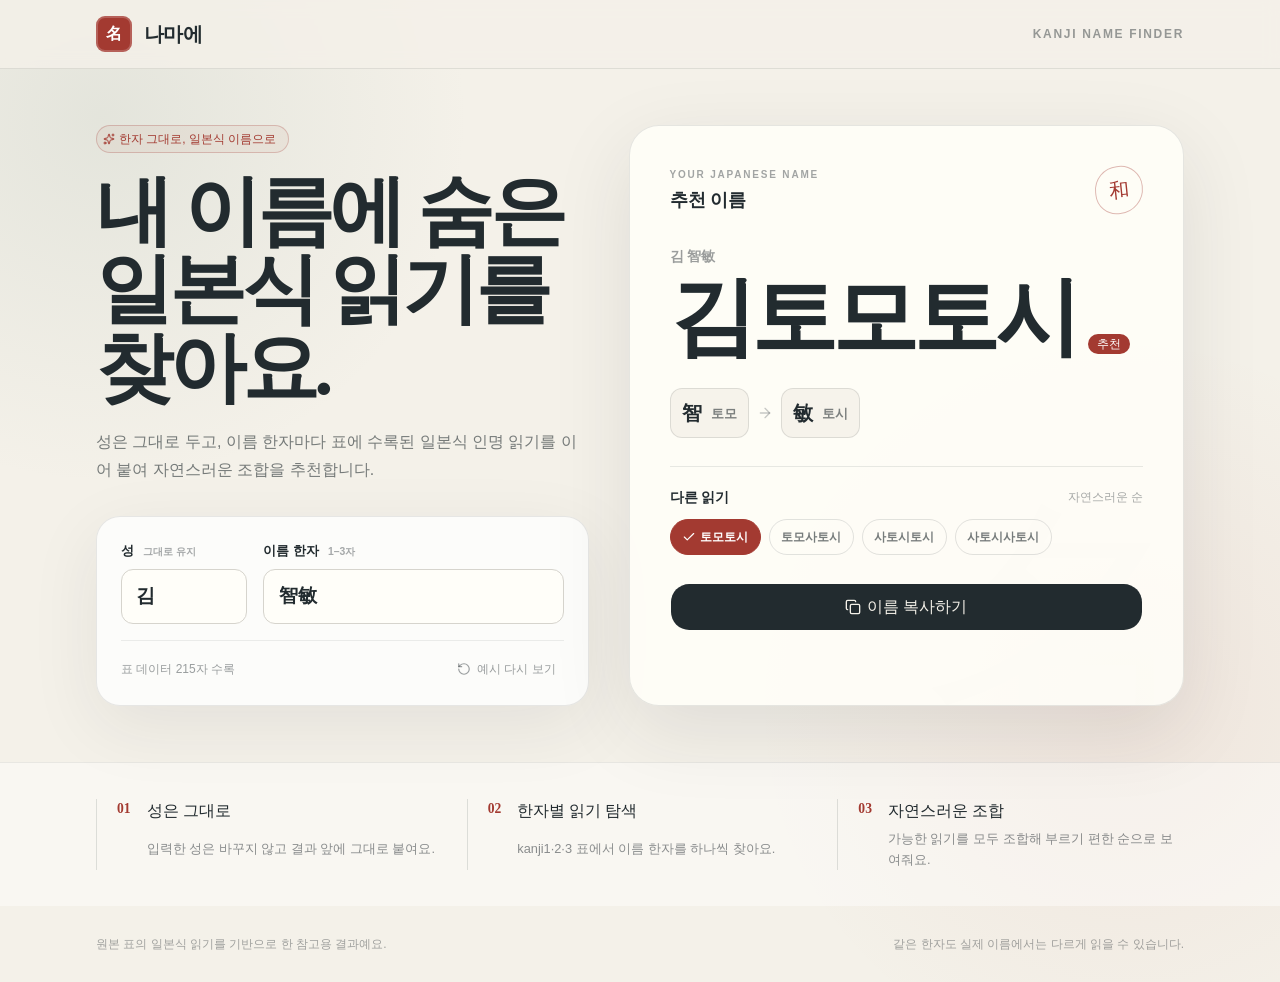
==== index.html @ 6caf9c42 "Deploy namae to GitHub Pages" ====
<!DOCTYPE html><html lang="ko"><head><meta charSet="utf-8"/><meta name="viewport" content="width=device-width, initial-scale=1"/><link rel="stylesheet" href="/namae/_next/static/css/index.OBCgDU-J.css" data-rsc-css-href="/namae/_next/static/css/index.OBCgDU-J.css" data-precedence="vite-rsc/importer-resources"/><link rel="modulepreload" fetchPriority="low" href="/namae/_next/static/chunks/index-DRlC73SI.js"/><script src="/namae/_next/static/chunks/rolldown-runtime-BHDF5jCA.js" type="module" async=""></script><script src="/namae/_next/static/chunks/framework-X1TuhDVL.js" type="module" async=""></script><link rel="modulepreload" href="/namae/_next/static/chunks/layout-segment-context-bzbBqxtY.js" crossorigin=""/><link rel="modulepreload" href="/namae/_next/static/chunks/name-finder-sd0BTHNe.js" crossorigin=""/><title>나마에 — 한자로 찾는 일본식 이름</title><meta name="description" content="한국 이름 한자를 일본식 인명 읽기로 조합해 자연스러운 이름을 추천합니다."/><meta property="og:title" content="나마에 — 한자로 찾는 일본식 이름"/><meta property="og:description" content="내 이름 한자의 일본식 읽기를 자연스럽게 조합해 보세요."/><meta property="og:type" content="website"/><meta name="twitter:card" content="summary"/><meta name="twitter:title" content="나마에 — 한자로 찾는 일본식 이름"/><meta name="twitter:description" content="내 이름 한자의 일본식 읽기를 자연스럽게 조합해 보세요."/><script>Object.assign(((self[Symbol.for("vinext.navigationRuntime")]??={bootstrap:{routeManifest:null},functions:{}}).bootstrap.rsc??={rsc:[]}),{params:{},nav:{"pathname":"/","searchParams":[]}})</script><link rel="modulepreload" href="/namae/_next/static/chunks/index-DRlC73SI.js" />
</head><body><main class="min-h-screen overflow-hidden"><header class="border-b border-ink/10 bg-paper/80 backdrop-blur-sm"><div class="mx-auto flex max-w-6xl items-center justify-between px-5 py-4 md:px-8"><a href="#top" class="flex items-center gap-3" aria-label="나마에 홈"><span class="seal">名</span><span class="font-serif text-xl font-bold tracking-[-0.03em]">나마에</span></a><span class="text-xs font-semibold tracking-[0.14em] text-ink/45">KANJI NAME FINDER</span></div></header><section id="top" class="mx-auto grid max-w-6xl gap-7 px-5 py-8 md:px-8 md:py-14 lg:grid-cols-[0.94fr_1.06fr] lg:gap-10"><div class="flex flex-col justify-center"><span data-slot="badge" data-variant="outline" class="group/badge inline-flex w-fit shrink-0 items-center justify-center gap-1 overflow-hidden rounded-4xl border py-0.5 text-xs font-medium whitespace-nowrap transition-all focus-visible:border-ring focus-visible:ring-[3px] focus-visible:ring-ring/50 has-data-[icon=inline-end]:pr-1.5 has-data-[icon=inline-start]:pl-1.5 aria-invalid:border-destructive aria-invalid:ring-destructive/20 dark:aria-invalid:ring-destructive/40 [&amp;&gt;svg]:pointer-events-none [&amp;&gt;svg]:size-3! [a]:hover:bg-muted [a]:hover:text-muted-foreground mb-5 h-7 border-vermilion/25 bg-vermilion/5 px-3 text-vermilion"><svg xmlns="http://www.w3.org/2000/svg" width="24" height="24" viewBox="0 0 24 24" fill="none" stroke="currentColor" stroke-width="2" stroke-linecap="round" stroke-linejoin="round" class="lucide lucide-sparkles" aria-hidden="true" data-icon="inline-start"><path d="M11.017 2.814a1 1 0 0 1 1.966 0l1.051 5.558a2 2 0 0 0 1.594 1.594l5.558 1.051a1 1 0 0 1 0 1.966l-5.558 1.051a2 2 0 0 0-1.594 1.594l-1.051 5.558a1 1 0 0 1-1.966 0l-1.051-5.558a2 2 0 0 0-1.594-1.594l-5.558-1.051a1 1 0 0 1 0-1.966l5.558-1.051a2 2 0 0 0 1.594-1.594z"></path><path d="M20 2v4"></path><path d="M22 4h-4"></path><circle cx="4" cy="20" r="2"></circle></svg> 한자 그대로, 일본식 이름으로</span><h1 class="font-serif text-[clamp(2.5rem,6vw,5.2rem)] font-bold leading-[1.02] tracking-[-0.055em] text-ink">내 이름에 숨은<br/>일본식 읽기를 찾아요.</h1><p class="mt-5 max-w-xl text-[15px] leading-7 text-ink/60 md:text-base">성은 그대로 두고, 이름 한자마다 표에 수록된 일본식 인명 읽기를 이어 붙여 자연스러운 조합을 추천합니다.</p><div class="mt-8 rounded-[24px] border border-ink/10 bg-white/75 p-5 shadow-[0_20px_70px_rgba(37,42,49,0.08)] md:p-6"><div class="grid gap-4 sm:grid-cols-[0.42fr_1fr]"><label class="input-label"><span>성 <small>그대로 유지</small></span><input id="base-ui-_R_15h9i_" data-slot="input" placeholder="김" class="h-8 w-full min-w-0 rounded-lg border border-input bg-transparent px-2.5 py-1 text-base transition-colors outline-none file:inline-flex file:h-6 file:border-0 file:bg-transparent file:text-sm file:font-medium file:text-foreground placeholder:text-muted-foreground focus-visible:border-ring focus-visible:ring-3 focus-visible:ring-ring/50 disabled:pointer-events-none disabled:cursor-not-allowed disabled:bg-input/50 disabled:opacity-50 aria-invalid:border-destructive aria-invalid:ring-3 aria-invalid:ring-destructive/20 md:text-sm dark:bg-input/30 dark:disabled:bg-input/80 dark:aria-invalid:border-destructive/50 dark:aria-invalid:ring-destructive/40 name-input" value="김"/></label><label class="input-label"><span>이름 한자 <small>1–3자</small></span><input id="base-ui-_R_19h9i_" data-slot="input" placeholder="예: 智敏" autoComplete="off" class="h-8 w-full min-w-0 rounded-lg border border-input bg-transparent px-2.5 py-1 text-base transition-colors outline-none file:inline-flex file:h-6 file:border-0 file:bg-transparent file:text-sm file:font-medium file:text-foreground placeholder:text-muted-foreground focus-visible:border-ring focus-visible:ring-3 focus-visible:ring-ring/50 disabled:pointer-events-none disabled:cursor-not-allowed disabled:bg-input/50 disabled:opacity-50 aria-invalid:border-destructive aria-invalid:ring-3 aria-invalid:ring-destructive/20 md:text-sm dark:bg-input/30 dark:disabled:bg-input/80 dark:aria-invalid:border-destructive/50 dark:aria-invalid:ring-destructive/40 name-input font-serif" value="智敏"/></label></div><div class="mt-4 flex items-center justify-between gap-3 border-t border-ink/8 pt-4 text-xs text-ink/45"><span>표 데이터 <!-- -->215<!-- -->자 수록</span><button type="button" class="inline-flex items-center gap-1.5 rounded-md px-2 py-1 font-semibold hover:bg-ink/5 hover:text-ink"><svg xmlns="http://www.w3.org/2000/svg" width="24" height="24" viewBox="0 0 24 24" fill="none" stroke="currentColor" stroke-width="2" stroke-linecap="round" stroke-linejoin="round" class="lucide lucide-rotate-ccw size-3.5" aria-hidden="true"><path d="M3 12a9 9 0 1 0 9-9 9.75 9.75 0 0 0-6.74 2.74L3 8"></path><path d="M3 3v5h5"></path></svg> 예시 다시 보기</button></div></div></div><section class="result-panel" aria-live="polite"><div class="flex items-center justify-between"><div><p class="eyebrow">YOUR JAPANESE NAME</p><h2 class="mt-1 font-serif text-lg font-bold">추천 이름</h2></div><span class="brush-circle" aria-hidden="true">和</span></div><div class="mt-8"><p class="text-sm font-semibold text-ink/45">김<!-- --> <!-- -->智敏</p><div class="mt-2 flex flex-wrap items-end gap-x-3 gap-y-1"><strong class="font-serif text-[clamp(2.6rem,7vw,5.4rem)] leading-none tracking-[-0.055em] text-ink">김<!-- -->토모토시</strong><span data-slot="badge" data-variant="default" class="group/badge inline-flex h-5 w-fit shrink-0 items-center justify-center gap-1 overflow-hidden rounded-4xl border border-transparent px-2 py-0.5 text-xs font-medium whitespace-nowrap transition-all focus-visible:border-ring focus-visible:ring-[3px] focus-visible:ring-ring/50 has-data-[icon=inline-end]:pr-1.5 has-data-[icon=inline-start]:pl-1.5 aria-invalid:border-destructive aria-invalid:ring-destructive/20 dark:aria-invalid:ring-destructive/40 [&amp;&gt;svg]:pointer-events-none [&amp;&gt;svg]:size-3! [a]:hover:bg-primary/80 mb-1.5 bg-vermilion text-white">추천</span></div></div><div class="my-7 flex flex-wrap items-center gap-2" aria-label="한자별 읽기"><div class="contents"><span class="reading-chip"><b class="font-serif">智</b><span>토모</span></span></div><div class="contents"><svg xmlns="http://www.w3.org/2000/svg" width="24" height="24" viewBox="0 0 24 24" fill="none" stroke="currentColor" stroke-width="2" stroke-linecap="round" stroke-linejoin="round" class="lucide lucide-arrow-right size-4 text-ink/25" aria-hidden="true"><path d="M5 12h14"></path><path d="m12 5 7 7-7 7"></path></svg><span class="reading-chip"><b class="font-serif">敏</b><span>토시</span></span></div></div><div class="border-t border-ink/10 pt-5"><div class="mb-3 flex items-center justify-between"><h3 class="text-sm font-bold">다른 읽기</h3><span class="text-xs text-ink/40">자연스러운 순</span></div><div class="flex flex-wrap gap-2"><button type="button" class="option-pill active"><svg xmlns="http://www.w3.org/2000/svg" width="24" height="24" viewBox="0 0 24 24" fill="none" stroke="currentColor" stroke-width="2" stroke-linecap="round" stroke-linejoin="round" class="lucide lucide-check size-3.5" aria-hidden="true"><path d="M20 6 9 17l-5-5"></path></svg>토모토시</button><button type="button" class="option-pill ">토모사토시</button><button type="button" class="option-pill ">사토시토시</button><button type="button" class="option-pill ">사토시사토시</button></div></div><button type="button" tabindex="0" data-slot="button" class="group/button inline-flex shrink-0 items-center justify-center border border-transparent bg-clip-padding font-medium whitespace-nowrap transition-all outline-none select-none focus-visible:border-ring focus-visible:ring-3 focus-visible:ring-ring/50 active:not-aria-[haspopup]:translate-y-px disabled:pointer-events-none disabled:opacity-50 aria-invalid:border-destructive aria-invalid:ring-3 aria-invalid:ring-destructive/20 dark:aria-invalid:border-destructive/50 dark:aria-invalid:ring-destructive/40 [&amp;_svg]:pointer-events-none [&amp;_svg]:shrink-0 [&amp;_svg:not([class*=&#x27;size-&#x27;])]:size-4 gap-1.5 px-2.5 has-data-[icon=inline-end]:pr-2 has-data-[icon=inline-start]:pl-2 mt-7 h-12 w-full rounded-xl bg-ink text-base text-paper hover:bg-ink/90"><svg xmlns="http://www.w3.org/2000/svg" width="24" height="24" viewBox="0 0 24 24" fill="none" stroke="currentColor" stroke-width="2" stroke-linecap="round" stroke-linejoin="round" class="lucide lucide-copy" aria-hidden="true"><rect width="14" height="14" x="8" y="8" rx="2" ry="2"></rect><path d="M4 16c-1.1 0-2-.9-2-2V4c0-1.1.9-2 2-2h10c1.1 0 2 .9 2 2"></path></svg> 이름 복사하기</button></section></section><section class="border-t border-ink/8 bg-white/40"><div class="mx-auto grid max-w-6xl gap-6 px-5 py-9 md:grid-cols-3 md:px-8"><article class="step-card"><span>01</span><h3>성은 그대로</h3><p>입력한 성은 바꾸지 않고 결과 앞에 그대로 붙여요.</p></article><article class="step-card"><span>02</span><h3>한자별 읽기 탐색</h3><p>kanji1·2·3 표에서 이름 한자를 하나씩 찾아요.</p></article><article class="step-card"><span>03</span><h3>자연스러운 조합</h3><p>가능한 읽기를 모두 조합해 부르기 편한 순으로 보여줘요.</p></article></div></section><footer class="mx-auto flex max-w-6xl flex-col gap-2 px-5 py-7 text-xs leading-5 text-ink/40 md:flex-row md:items-center md:justify-between md:px-8"><p>원본 표의 일본식 읽기를 기반으로 한 참고용 결과예요.</p><p>같은 한자도 실제 이름에서는 다르게 읽을 수 있습니다.</p></footer></main><script type="module" src="/namae/_next/static/chunks/index-DRlC73SI.js" id="_R_" async=""></script><script>((self[Symbol.for("vinext.navigationRuntime")]??={bootstrap:{routeManifest:null},functions:{}}).bootstrap.rsc??={rsc:[]}).rsc.push("0:{\"page:/\":\"$L1\",\"layout:/\":\"$L2\",\"route:/\":\"$L3\",\"__route\":\"route:/\",\"__interceptionContext\":null,\"__layoutIds\":[\"layout:/\"],\"__rootLayout\":\"/\",\"__bfcacheSegmentIdentities\":{\"layout:/\":\"[\\\"layout\\\",\\\"layout:/\\\",\\\"root-boundary:/\\\",\\\"\\\"]\",\"page:/\":\"[\\\"page\\\",\\\"page:/\\\",\\\"root-boundary:/\\\",\\\"\\\"]\"},\"__srcPage\":[\"page\"],\"__layoutFlags\":{\"layout:/\":\"s\"},\"__artifactCompatibility\":{\"schemaVersion\":1,\"graphVersion\":\"app-route-graph:1177fd80f83fa7b0\",\"deploymentVersion\":\"08907c9d-cf23-4761-bd68-3a0aaf491864\",\"appElementsSchemaVersion\":1,\"rscPayloadSchemaVersion\":1,\"rootBoundaryId\":\"/\",\"renderEpoch\":null}}\n")</script><script>((self[Symbol.for("vinext.navigationRuntime")]??={bootstrap:{routeManifest:null},functions:{}}).bootstrap.rsc??={rsc:[]}).rsc.push("4:I[\"8c0f216c4604\",[],\"Children\",1]\n")</script><script>((self[Symbol.for("vinext.navigationRuntime")]??={bootstrap:{routeManifest:null},functions:{}}).bootstrap.rsc??={rsc:[]}).rsc.push("5:I[\"593f344dc510\",[],\"GlobalErrorBoundary\",1]\n")</script><script>((self[Symbol.for("vinext.navigationRuntime")]??={bootstrap:{routeManifest:null},functions:{}}).bootstrap.rsc??={rsc:[]}).rsc.push("6:I[\"0b874ad30386\",[],\"default\",1]\n")</script><script>((self[Symbol.for("vinext.navigationRuntime")]??={bootstrap:{routeManifest:null},functions:{}}).bootstrap.rsc??={rsc:[]}).rsc.push("7:I[\"593f344dc510\",[],\"ErrorBoundary\",1]\n")</script><script>((self[Symbol.for("vinext.navigationRuntime")]??={bootstrap:{routeManifest:null},functions:{}}).bootstrap.rsc??={rsc:[]}).rsc.push("8:I[\"15c18cfaeeff\",[],\"LayoutSegmentProvider\",1]\n")</script><script>((self[Symbol.for("vinext.navigationRuntime")]??={bootstrap:{routeManifest:null},functions:{}}).bootstrap.rsc??={rsc:[]}).rsc.push("9:I[\"8c0f216c4604\",[],\"Slot\",1]\n")</script><script>((self[Symbol.for("vinext.navigationRuntime")]??={bootstrap:{routeManifest:null},functions:{}}).bootstrap.rsc??={rsc:[]}).rsc.push("a:I[\"593f344dc510\",[],\"NotFoundBoundary\",1]\n")</script><script>((self[Symbol.for("vinext.navigationRuntime")]??={bootstrap:{routeManifest:null},functions:{}}).bootstrap.rsc??={rsc:[]}).rsc.push("b:I[\"9276801271d6\",[],\"AppRouterScrollTarget\",1]\n")</script><script>((self[Symbol.for("vinext.navigationRuntime")]??={bootstrap:{routeManifest:null},functions:{}}).bootstrap.rsc??={rsc:[]}).rsc.push("c:I[\"593f344dc510\",[],\"RedirectBoundary\",1]\n")</script><script>((self[Symbol.for("vinext.navigationRuntime")]??={bootstrap:{routeManifest:null},functions:{}}).bootstrap.rsc??={rsc:[]}).rsc.push(":HL[\"/namae/_next/static/css/index.OBCgDU-J.css\",\"style\"     ]\n")</script><script>((self[Symbol.for("vinext.navigationRuntime")]??={bootstrap:{routeManifest:null},functions:{}}).bootstrap.rsc??={rsc:[]}).rsc.push("2:[[[\"$\",\"link\",\"css:/namae/_next/static/css/index.OBCgDU-J.css\",{\"rel\":\"stylesheet\",\"precedence\":\"vite-rsc/importer-resources\",\"href\":\"/namae/_next/static/css/index.OBCgDU-J.css\",\"data-rsc-css-href\":\"/namae/_next/static/css/index.OBCgDU-J.css\"}],\"$undefined\"],[\"$\",\"html\",null,{\"lang\":\"ko\",\"children\":[\"$\",\"body\",null,{\"children\":[\"$\",\"$L4\",null,{}]}]}]]\n")</script><script>((self[Symbol.for("vinext.navigationRuntime")]??={bootstrap:{routeManifest:null},functions:{}}).bootstrap.rsc??={rsc:[]}).rsc.push("3:[[[\"$\",\"meta\",null,{\"charSet\":\"utf-8\"}],[[\"$\",\"title\",\"0\",{\"children\":\"나마에 — 한자로 찾는 일본식 이름\"}],[\"$\",\"meta\",\"1\",{\"name\":\"description\",\"content\":\"한국 이름 한자를 일본식 인명 읽기로 조합해 자연스러운 이름을 추천합니다.\"}],[\"$\",\"meta\",\"2\",{\"property\":\"og:title\",\"content\":\"나마에 — 한자로 찾는 일본식 이름\"}],[\"$\",\"meta\",\"3\",{\"property\":\"og:description\",\"content\":\"내 이름 한자의 일본식 읽기를 자연스럽게 조합해 보세요.\"}],[\"$\",\"meta\",\"4\",{\"property\":\"og:type\",\"content\":\"website\"}],[\"$\",\"meta\",\"5\",{\"name\":\"twitter:card\",\"content\":\"summary\"}],[\"$\",\"meta\",\"6\",{\"name\":\"twitter:title\",\"content\":\"나마에 — 한자로 찾는 일본식 이름\"}],[\"$\",\"meta\",\"7\",{\"name\":\"twitter:description\",\"content\":\"내 이름 한자의 일본식 읽기를 자연스럽게 조합해 보세요.\"}]],[[\"$\",\"meta\",\"0\",{\"name\":\"viewport\",\"content\":\"width=device-width, initial-scale=1\"}]]],[\"$\",\"$L5\",null,{\"fallback\":\"$6\",\"children\":[\"$\",\"$L7\",null,{\"fallback\":\"$6\",\"children\":[\"$\",\"$L8\",null,{\"providerId\":\"layout:/\",\"segmentMap\":{\"children\":[]},\"children\":[\"$\",\"$L9\",null,{\"id\":\"layout:/\",\"parallelSlots\":\"$undefined\",\"children\":[\"$\",\"$La\",null,{\"resetKey\":\"\",\"fallback\":[[\"$\",\"title\",null,{\"children\":\"404: This page could not be found.\"}],[\"$\",\"div\",null,{\"style\":{\"fontFamily\":\"system-ui,\\\"Segoe UI\\\",Roboto,Helvetica,Arial,sans-serif,\\\"Apple Color Emoji\\\",\\\"Segoe UI Emoji\\\"\",\"height\":\"100vh\",\"textAlign\":\"center\",\"display\":\"flex\",\"flexDirection\":\"column\",\"alignItems\":\"center\",\"justifyContent\":\"center\"},\"children\":[\"$\",\"div\",null,{\"children\":[[\"$\",\"style\",null,{\"dangerouslySetInnerHTML\":{\"__html\":\"body{color:#000;background:#fff;margin:0}.next-error-h1{border-right:1px solid rgba(0,0,0,.3)}@media (prefers-color-scheme:dark){body{color:#fff;background:#000}.next-error-h1{border-right:1px solid rgba(255,255,255,.3)}}\"}}],[\"$\",\"h1\",null,{\"className\":\"next-error-h1\",\"style\":{\"display\":\"inline-block\",\"margin\":\"0 20px 0 0\",\"padding\":\"0 23px 0 0\",\"fontSize\":24,\"fontWeight\":500,\"verticalAlign\":\"top\",\"lineHeight\":\"49px\"},\"children\":404}],[\"$\",\"div\",null,{\"style\":{\"display\":\"inline-block\"},\"children\":[\"$\",\"h2\",null,{\"style\":{\"fontSize\":14,\"fontWeight\":400,\"lineHeight\":\"49px\",\"margin\":0},\"children\":\"This page could not be found.\"}]}]]}]}]],\"children\":[\"$\",\"$Lb\",null,{\"children\":[\"$\",\"$Lc\",null,{\"children\":[[\"$\",\"$L8\",null,{\"providerId\":\"page:/\",\"segmentMap\":{\"children\":[\"__PAGE__\"]},\"children\":[\"$\",\"$L9\",null,{\"id\":\"page:/\"}]}],null]}]}]}]}]}]}]}],null,null]\n")</script><script>((self[Symbol.for("vinext.navigationRuntime")]??={bootstrap:{routeManifest:null},functions:{}}).bootstrap.rsc??={rsc:[]}).rsc.push("d:I[\"693d180b01fb\",[],\"default\",1]\n")</script><script>((self[Symbol.for("vinext.navigationRuntime")]??={bootstrap:{routeManifest:null},functions:{}}).bootstrap.rsc??={rsc:[]}).rsc.push("1:[\"$\",\"$Ld\",null,{}]\n")</script><script>Object.assign(((self[Symbol.for("vinext.navigationRuntime")]??={bootstrap:{routeManifest:null},functions:{}}).bootstrap.rsc??={rsc:[]}),{"initialCacheKind":"static"});((self[Symbol.for("vinext.navigationRuntime")]??={bootstrap:{routeManifest:null},functions:{}}).bootstrap.rsc??={rsc:[]}).done=true</script></body></html>
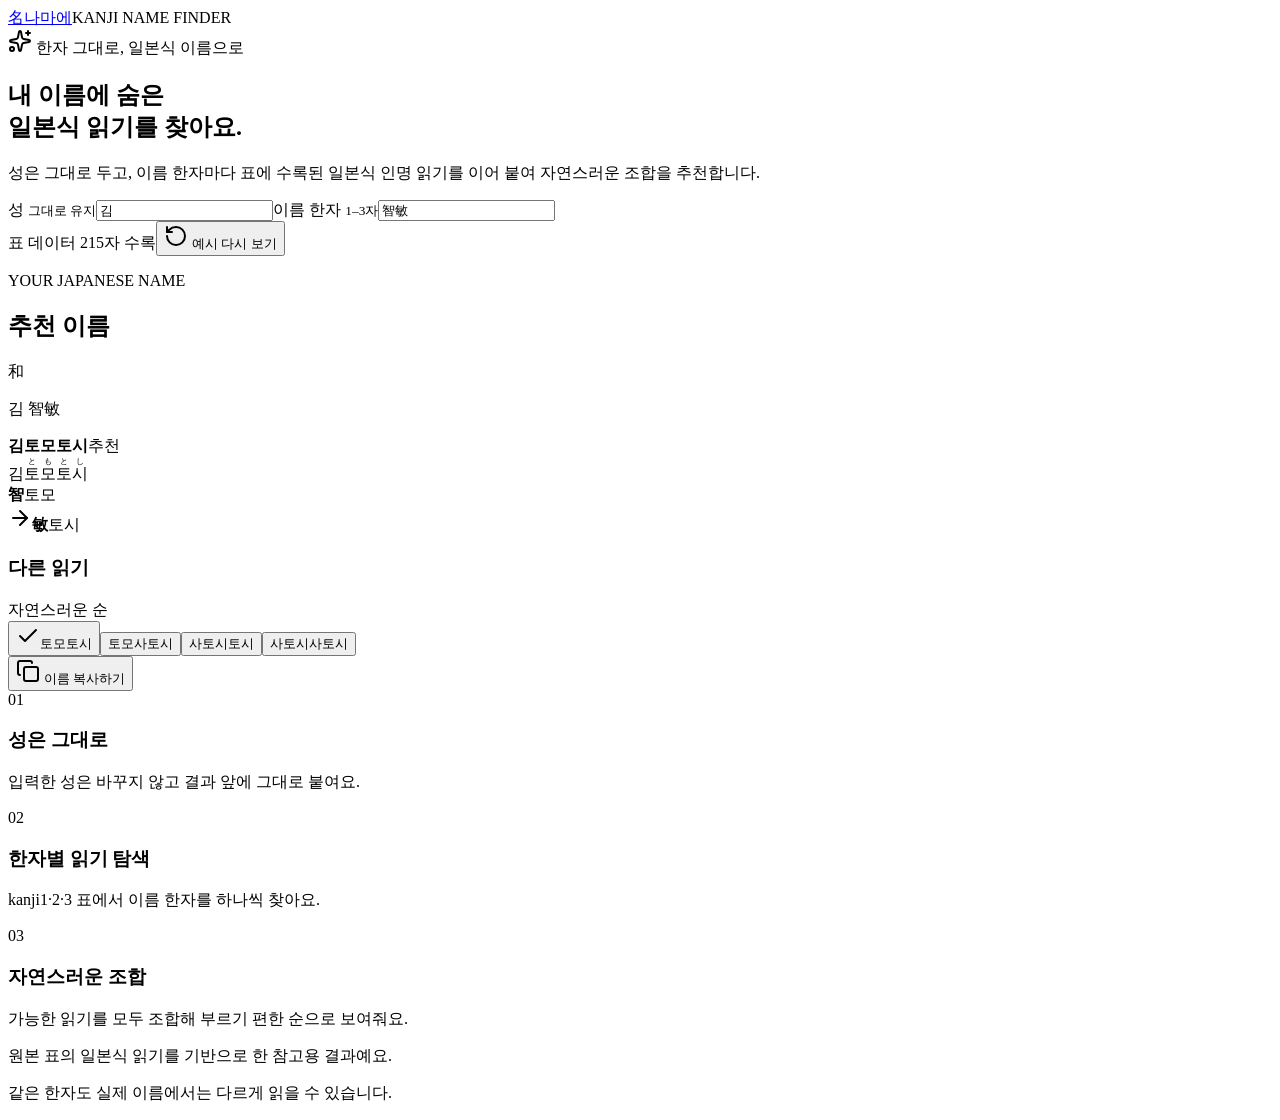
==== commit 1ac5a702: "Add hiragana pronunciation labels" ====
--- a/index.html
+++ b/index.html
@@ -1,2 +1,2 @@
-<!DOCTYPE html><html lang="ko"><head><meta charSet="utf-8"/><meta name="viewport" content="width=device-width, initial-scale=1"/><link rel="stylesheet" href="/namae/_next/static/css/index.OBCgDU-J.css" data-rsc-css-href="/namae/_next/static/css/index.OBCgDU-J.css" data-precedence="vite-rsc/importer-resources"/><link rel="modulepreload" fetchPriority="low" href="/namae/_next/static/chunks/index-DRlC73SI.js"/><script src="/namae/_next/static/chunks/rolldown-runtime-BHDF5jCA.js" type="module" async=""></script><script src="/namae/_next/static/chunks/framework-X1TuhDVL.js" type="module" async=""></script><link rel="modulepreload" href="/namae/_next/static/chunks/layout-segment-context-bzbBqxtY.js" crossorigin=""/><link rel="modulepreload" href="/namae/_next/static/chunks/name-finder-sd0BTHNe.js" crossorigin=""/><title>나마에 — 한자로 찾는 일본식 이름</title><meta name="description" content="한국 이름 한자를 일본식 인명 읽기로 조합해 자연스러운 이름을 추천합니다."/><meta property="og:title" content="나마에 — 한자로 찾는 일본식 이름"/><meta property="og:description" content="내 이름 한자의 일본식 읽기를 자연스럽게 조합해 보세요."/><meta property="og:type" content="website"/><meta name="twitter:card" content="summary"/><meta name="twitter:title" content="나마에 — 한자로 찾는 일본식 이름"/><meta name="twitter:description" content="내 이름 한자의 일본식 읽기를 자연스럽게 조합해 보세요."/><script>Object.assign(((self[Symbol.for("vinext.navigationRuntime")]??={bootstrap:{routeManifest:null},functions:{}}).bootstrap.rsc??={rsc:[]}),{params:{},nav:{"pathname":"/","searchParams":[]}})</script><link rel="modulepreload" href="/namae/_next/static/chunks/index-DRlC73SI.js" />
-</head><body><main class="min-h-screen overflow-hidden"><header class="border-b border-ink/10 bg-paper/80 backdrop-blur-sm"><div class="mx-auto flex max-w-6xl items-center justify-between px-5 py-4 md:px-8"><a href="#top" class="flex items-center gap-3" aria-label="나마에 홈"><span class="seal">名</span><span class="font-serif text-xl font-bold tracking-[-0.03em]">나마에</span></a><span class="text-xs font-semibold tracking-[0.14em] text-ink/45">KANJI NAME FINDER</span></div></header><section id="top" class="mx-auto grid max-w-6xl gap-7 px-5 py-8 md:px-8 md:py-14 lg:grid-cols-[0.94fr_1.06fr] lg:gap-10"><div class="flex flex-col justify-center"><span data-slot="badge" data-variant="outline" class="group/badge inline-flex w-fit shrink-0 items-center justify-center gap-1 overflow-hidden rounded-4xl border py-0.5 text-xs font-medium whitespace-nowrap transition-all focus-visible:border-ring focus-visible:ring-[3px] focus-visible:ring-ring/50 has-data-[icon=inline-end]:pr-1.5 has-data-[icon=inline-start]:pl-1.5 aria-invalid:border-destructive aria-invalid:ring-destructive/20 dark:aria-invalid:ring-destructive/40 [&amp;&gt;svg]:pointer-events-none [&amp;&gt;svg]:size-3! [a]:hover:bg-muted [a]:hover:text-muted-foreground mb-5 h-7 border-vermilion/25 bg-vermilion/5 px-3 text-vermilion"><svg xmlns="http://www.w3.org/2000/svg" width="24" height="24" viewBox="0 0 24 24" fill="none" stroke="currentColor" stroke-width="2" stroke-linecap="round" stroke-linejoin="round" class="lucide lucide-sparkles" aria-hidden="true" data-icon="inline-start"><path d="M11.017 2.814a1 1 0 0 1 1.966 0l1.051 5.558a2 2 0 0 0 1.594 1.594l5.558 1.051a1 1 0 0 1 0 1.966l-5.558 1.051a2 2 0 0 0-1.594 1.594l-1.051 5.558a1 1 0 0 1-1.966 0l-1.051-5.558a2 2 0 0 0-1.594-1.594l-5.558-1.051a1 1 0 0 1 0-1.966l5.558-1.051a2 2 0 0 0 1.594-1.594z"></path><path d="M20 2v4"></path><path d="M22 4h-4"></path><circle cx="4" cy="20" r="2"></circle></svg> 한자 그대로, 일본식 이름으로</span><h1 class="font-serif text-[clamp(2.5rem,6vw,5.2rem)] font-bold leading-[1.02] tracking-[-0.055em] text-ink">내 이름에 숨은<br/>일본식 읽기를 찾아요.</h1><p class="mt-5 max-w-xl text-[15px] leading-7 text-ink/60 md:text-base">성은 그대로 두고, 이름 한자마다 표에 수록된 일본식 인명 읽기를 이어 붙여 자연스러운 조합을 추천합니다.</p><div class="mt-8 rounded-[24px] border border-ink/10 bg-white/75 p-5 shadow-[0_20px_70px_rgba(37,42,49,0.08)] md:p-6"><div class="grid gap-4 sm:grid-cols-[0.42fr_1fr]"><label class="input-label"><span>성 <small>그대로 유지</small></span><input id="base-ui-_R_15h9i_" data-slot="input" placeholder="김" class="h-8 w-full min-w-0 rounded-lg border border-input bg-transparent px-2.5 py-1 text-base transition-colors outline-none file:inline-flex file:h-6 file:border-0 file:bg-transparent file:text-sm file:font-medium file:text-foreground placeholder:text-muted-foreground focus-visible:border-ring focus-visible:ring-3 focus-visible:ring-ring/50 disabled:pointer-events-none disabled:cursor-not-allowed disabled:bg-input/50 disabled:opacity-50 aria-invalid:border-destructive aria-invalid:ring-3 aria-invalid:ring-destructive/20 md:text-sm dark:bg-input/30 dark:disabled:bg-input/80 dark:aria-invalid:border-destructive/50 dark:aria-invalid:ring-destructive/40 name-input" value="김"/></label><label class="input-label"><span>이름 한자 <small>1–3자</small></span><input id="base-ui-_R_19h9i_" data-slot="input" placeholder="예: 智敏" autoComplete="off" class="h-8 w-full min-w-0 rounded-lg border border-input bg-transparent px-2.5 py-1 text-base transition-colors outline-none file:inline-flex file:h-6 file:border-0 file:bg-transparent file:text-sm file:font-medium file:text-foreground placeholder:text-muted-foreground focus-visible:border-ring focus-visible:ring-3 focus-visible:ring-ring/50 disabled:pointer-events-none disabled:cursor-not-allowed disabled:bg-input/50 disabled:opacity-50 aria-invalid:border-destructive aria-invalid:ring-3 aria-invalid:ring-destructive/20 md:text-sm dark:bg-input/30 dark:disabled:bg-input/80 dark:aria-invalid:border-destructive/50 dark:aria-invalid:ring-destructive/40 name-input font-serif" value="智敏"/></label></div><div class="mt-4 flex items-center justify-between gap-3 border-t border-ink/8 pt-4 text-xs text-ink/45"><span>표 데이터 <!-- -->215<!-- -->자 수록</span><button type="button" class="inline-flex items-center gap-1.5 rounded-md px-2 py-1 font-semibold hover:bg-ink/5 hover:text-ink"><svg xmlns="http://www.w3.org/2000/svg" width="24" height="24" viewBox="0 0 24 24" fill="none" stroke="currentColor" stroke-width="2" stroke-linecap="round" stroke-linejoin="round" class="lucide lucide-rotate-ccw size-3.5" aria-hidden="true"><path d="M3 12a9 9 0 1 0 9-9 9.75 9.75 0 0 0-6.74 2.74L3 8"></path><path d="M3 3v5h5"></path></svg> 예시 다시 보기</button></div></div></div><section class="result-panel" aria-live="polite"><div class="flex items-center justify-between"><div><p class="eyebrow">YOUR JAPANESE NAME</p><h2 class="mt-1 font-serif text-lg font-bold">추천 이름</h2></div><span class="brush-circle" aria-hidden="true">和</span></div><div class="mt-8"><p class="text-sm font-semibold text-ink/45">김<!-- --> <!-- -->智敏</p><div class="mt-2 flex flex-wrap items-end gap-x-3 gap-y-1"><strong class="font-serif text-[clamp(2.6rem,7vw,5.4rem)] leading-none tracking-[-0.055em] text-ink">김<!-- -->토모토시</strong><span data-slot="badge" data-variant="default" class="group/badge inline-flex h-5 w-fit shrink-0 items-center justify-center gap-1 overflow-hidden rounded-4xl border border-transparent px-2 py-0.5 text-xs font-medium whitespace-nowrap transition-all focus-visible:border-ring focus-visible:ring-[3px] focus-visible:ring-ring/50 has-data-[icon=inline-end]:pr-1.5 has-data-[icon=inline-start]:pl-1.5 aria-invalid:border-destructive aria-invalid:ring-destructive/20 dark:aria-invalid:ring-destructive/40 [&amp;&gt;svg]:pointer-events-none [&amp;&gt;svg]:size-3! [a]:hover:bg-primary/80 mb-1.5 bg-vermilion text-white">추천</span></div></div><div class="my-7 flex flex-wrap items-center gap-2" aria-label="한자별 읽기"><div class="contents"><span class="reading-chip"><b class="font-serif">智</b><span>토모</span></span></div><div class="contents"><svg xmlns="http://www.w3.org/2000/svg" width="24" height="24" viewBox="0 0 24 24" fill="none" stroke="currentColor" stroke-width="2" stroke-linecap="round" stroke-linejoin="round" class="lucide lucide-arrow-right size-4 text-ink/25" aria-hidden="true"><path d="M5 12h14"></path><path d="m12 5 7 7-7 7"></path></svg><span class="reading-chip"><b class="font-serif">敏</b><span>토시</span></span></div></div><div class="border-t border-ink/10 pt-5"><div class="mb-3 flex items-center justify-between"><h3 class="text-sm font-bold">다른 읽기</h3><span class="text-xs text-ink/40">자연스러운 순</span></div><div class="flex flex-wrap gap-2"><button type="button" class="option-pill active"><svg xmlns="http://www.w3.org/2000/svg" width="24" height="24" viewBox="0 0 24 24" fill="none" stroke="currentColor" stroke-width="2" stroke-linecap="round" stroke-linejoin="round" class="lucide lucide-check size-3.5" aria-hidden="true"><path d="M20 6 9 17l-5-5"></path></svg>토모토시</button><button type="button" class="option-pill ">토모사토시</button><button type="button" class="option-pill ">사토시토시</button><button type="button" class="option-pill ">사토시사토시</button></div></div><button type="button" tabindex="0" data-slot="button" class="group/button inline-flex shrink-0 items-center justify-center border border-transparent bg-clip-padding font-medium whitespace-nowrap transition-all outline-none select-none focus-visible:border-ring focus-visible:ring-3 focus-visible:ring-ring/50 active:not-aria-[haspopup]:translate-y-px disabled:pointer-events-none disabled:opacity-50 aria-invalid:border-destructive aria-invalid:ring-3 aria-invalid:ring-destructive/20 dark:aria-invalid:border-destructive/50 dark:aria-invalid:ring-destructive/40 [&amp;_svg]:pointer-events-none [&amp;_svg]:shrink-0 [&amp;_svg:not([class*=&#x27;size-&#x27;])]:size-4 gap-1.5 px-2.5 has-data-[icon=inline-end]:pr-2 has-data-[icon=inline-start]:pl-2 mt-7 h-12 w-full rounded-xl bg-ink text-base text-paper hover:bg-ink/90"><svg xmlns="http://www.w3.org/2000/svg" width="24" height="24" viewBox="0 0 24 24" fill="none" stroke="currentColor" stroke-width="2" stroke-linecap="round" stroke-linejoin="round" class="lucide lucide-copy" aria-hidden="true"><rect width="14" height="14" x="8" y="8" rx="2" ry="2"></rect><path d="M4 16c-1.1 0-2-.9-2-2V4c0-1.1.9-2 2-2h10c1.1 0 2 .9 2 2"></path></svg> 이름 복사하기</button></section></section><section class="border-t border-ink/8 bg-white/40"><div class="mx-auto grid max-w-6xl gap-6 px-5 py-9 md:grid-cols-3 md:px-8"><article class="step-card"><span>01</span><h3>성은 그대로</h3><p>입력한 성은 바꾸지 않고 결과 앞에 그대로 붙여요.</p></article><article class="step-card"><span>02</span><h3>한자별 읽기 탐색</h3><p>kanji1·2·3 표에서 이름 한자를 하나씩 찾아요.</p></article><article class="step-card"><span>03</span><h3>자연스러운 조합</h3><p>가능한 읽기를 모두 조합해 부르기 편한 순으로 보여줘요.</p></article></div></section><footer class="mx-auto flex max-w-6xl flex-col gap-2 px-5 py-7 text-xs leading-5 text-ink/40 md:flex-row md:items-center md:justify-between md:px-8"><p>원본 표의 일본식 읽기를 기반으로 한 참고용 결과예요.</p><p>같은 한자도 실제 이름에서는 다르게 읽을 수 있습니다.</p></footer></main><script type="module" src="/namae/_next/static/chunks/index-DRlC73SI.js" id="_R_" async=""></script><script>((self[Symbol.for("vinext.navigationRuntime")]??={bootstrap:{routeManifest:null},functions:{}}).bootstrap.rsc??={rsc:[]}).rsc.push("0:{\"page:/\":\"$L1\",\"layout:/\":\"$L2\",\"route:/\":\"$L3\",\"__route\":\"route:/\",\"__interceptionContext\":null,\"__layoutIds\":[\"layout:/\"],\"__rootLayout\":\"/\",\"__bfcacheSegmentIdentities\":{\"layout:/\":\"[\\\"layout\\\",\\\"layout:/\\\",\\\"root-boundary:/\\\",\\\"\\\"]\",\"page:/\":\"[\\\"page\\\",\\\"page:/\\\",\\\"root-boundary:/\\\",\\\"\\\"]\"},\"__srcPage\":[\"page\"],\"__layoutFlags\":{\"layout:/\":\"s\"},\"__artifactCompatibility\":{\"schemaVersion\":1,\"graphVersion\":\"app-route-graph:1177fd80f83fa7b0\",\"deploymentVersion\":\"08907c9d-cf23-4761-bd68-3a0aaf491864\",\"appElementsSchemaVersion\":1,\"rscPayloadSchemaVersion\":1,\"rootBoundaryId\":\"/\",\"renderEpoch\":null}}\n")</script><script>((self[Symbol.for("vinext.navigationRuntime")]??={bootstrap:{routeManifest:null},functions:{}}).bootstrap.rsc??={rsc:[]}).rsc.push("4:I[\"8c0f216c4604\",[],\"Children\",1]\n")</script><script>((self[Symbol.for("vinext.navigationRuntime")]??={bootstrap:{routeManifest:null},functions:{}}).bootstrap.rsc??={rsc:[]}).rsc.push("5:I[\"593f344dc510\",[],\"GlobalErrorBoundary\",1]\n")</script><script>((self[Symbol.for("vinext.navigationRuntime")]??={bootstrap:{routeManifest:null},functions:{}}).bootstrap.rsc??={rsc:[]}).rsc.push("6:I[\"0b874ad30386\",[],\"default\",1]\n")</script><script>((self[Symbol.for("vinext.navigationRuntime")]??={bootstrap:{routeManifest:null},functions:{}}).bootstrap.rsc??={rsc:[]}).rsc.push("7:I[\"593f344dc510\",[],\"ErrorBoundary\",1]\n")</script><script>((self[Symbol.for("vinext.navigationRuntime")]??={bootstrap:{routeManifest:null},functions:{}}).bootstrap.rsc??={rsc:[]}).rsc.push("8:I[\"15c18cfaeeff\",[],\"LayoutSegmentProvider\",1]\n")</script><script>((self[Symbol.for("vinext.navigationRuntime")]??={bootstrap:{routeManifest:null},functions:{}}).bootstrap.rsc??={rsc:[]}).rsc.push("9:I[\"8c0f216c4604\",[],\"Slot\",1]\n")</script><script>((self[Symbol.for("vinext.navigationRuntime")]??={bootstrap:{routeManifest:null},functions:{}}).bootstrap.rsc??={rsc:[]}).rsc.push("a:I[\"593f344dc510\",[],\"NotFoundBoundary\",1]\n")</script><script>((self[Symbol.for("vinext.navigationRuntime")]??={bootstrap:{routeManifest:null},functions:{}}).bootstrap.rsc??={rsc:[]}).rsc.push("b:I[\"9276801271d6\",[],\"AppRouterScrollTarget\",1]\n")</script><script>((self[Symbol.for("vinext.navigationRuntime")]??={bootstrap:{routeManifest:null},functions:{}}).bootstrap.rsc??={rsc:[]}).rsc.push("c:I[\"593f344dc510\",[],\"RedirectBoundary\",1]\n")</script><script>((self[Symbol.for("vinext.navigationRuntime")]??={bootstrap:{routeManifest:null},functions:{}}).bootstrap.rsc??={rsc:[]}).rsc.push(":HL[\"/namae/_next/static/css/index.OBCgDU-J.css\",\"style\"     ]\n")</script><script>((self[Symbol.for("vinext.navigationRuntime")]??={bootstrap:{routeManifest:null},functions:{}}).bootstrap.rsc??={rsc:[]}).rsc.push("2:[[[\"$\",\"link\",\"css:/namae/_next/static/css/index.OBCgDU-J.css\",{\"rel\":\"stylesheet\",\"precedence\":\"vite-rsc/importer-resources\",\"href\":\"/namae/_next/static/css/index.OBCgDU-J.css\",\"data-rsc-css-href\":\"/namae/_next/static/css/index.OBCgDU-J.css\"}],\"$undefined\"],[\"$\",\"html\",null,{\"lang\":\"ko\",\"children\":[\"$\",\"body\",null,{\"children\":[\"$\",\"$L4\",null,{}]}]}]]\n")</script><script>((self[Symbol.for("vinext.navigationRuntime")]??={bootstrap:{routeManifest:null},functions:{}}).bootstrap.rsc??={rsc:[]}).rsc.push("3:[[[\"$\",\"meta\",null,{\"charSet\":\"utf-8\"}],[[\"$\",\"title\",\"0\",{\"children\":\"나마에 — 한자로 찾는 일본식 이름\"}],[\"$\",\"meta\",\"1\",{\"name\":\"description\",\"content\":\"한국 이름 한자를 일본식 인명 읽기로 조합해 자연스러운 이름을 추천합니다.\"}],[\"$\",\"meta\",\"2\",{\"property\":\"og:title\",\"content\":\"나마에 — 한자로 찾는 일본식 이름\"}],[\"$\",\"meta\",\"3\",{\"property\":\"og:description\",\"content\":\"내 이름 한자의 일본식 읽기를 자연스럽게 조합해 보세요.\"}],[\"$\",\"meta\",\"4\",{\"property\":\"og:type\",\"content\":\"website\"}],[\"$\",\"meta\",\"5\",{\"name\":\"twitter:card\",\"content\":\"summary\"}],[\"$\",\"meta\",\"6\",{\"name\":\"twitter:title\",\"content\":\"나마에 — 한자로 찾는 일본식 이름\"}],[\"$\",\"meta\",\"7\",{\"name\":\"twitter:description\",\"content\":\"내 이름 한자의 일본식 읽기를 자연스럽게 조합해 보세요.\"}]],[[\"$\",\"meta\",\"0\",{\"name\":\"viewport\",\"content\":\"width=device-width, initial-scale=1\"}]]],[\"$\",\"$L5\",null,{\"fallback\":\"$6\",\"children\":[\"$\",\"$L7\",null,{\"fallback\":\"$6\",\"children\":[\"$\",\"$L8\",null,{\"providerId\":\"layout:/\",\"segmentMap\":{\"children\":[]},\"children\":[\"$\",\"$L9\",null,{\"id\":\"layout:/\",\"parallelSlots\":\"$undefined\",\"children\":[\"$\",\"$La\",null,{\"resetKey\":\"\",\"fallback\":[[\"$\",\"title\",null,{\"children\":\"404: This page could not be found.\"}],[\"$\",\"div\",null,{\"style\":{\"fontFamily\":\"system-ui,\\\"Segoe UI\\\",Roboto,Helvetica,Arial,sans-serif,\\\"Apple Color Emoji\\\",\\\"Segoe UI Emoji\\\"\",\"height\":\"100vh\",\"textAlign\":\"center\",\"display\":\"flex\",\"flexDirection\":\"column\",\"alignItems\":\"center\",\"justifyContent\":\"center\"},\"children\":[\"$\",\"div\",null,{\"children\":[[\"$\",\"style\",null,{\"dangerouslySetInnerHTML\":{\"__html\":\"body{color:#000;background:#fff;margin:0}.next-error-h1{border-right:1px solid rgba(0,0,0,.3)}@media (prefers-color-scheme:dark){body{color:#fff;background:#000}.next-error-h1{border-right:1px solid rgba(255,255,255,.3)}}\"}}],[\"$\",\"h1\",null,{\"className\":\"next-error-h1\",\"style\":{\"display\":\"inline-block\",\"margin\":\"0 20px 0 0\",\"padding\":\"0 23px 0 0\",\"fontSize\":24,\"fontWeight\":500,\"verticalAlign\":\"top\",\"lineHeight\":\"49px\"},\"children\":404}],[\"$\",\"div\",null,{\"style\":{\"display\":\"inline-block\"},\"children\":[\"$\",\"h2\",null,{\"style\":{\"fontSize\":14,\"fontWeight\":400,\"lineHeight\":\"49px\",\"margin\":0},\"children\":\"This page could not be found.\"}]}]]}]}]],\"children\":[\"$\",\"$Lb\",null,{\"children\":[\"$\",\"$Lc\",null,{\"children\":[[\"$\",\"$L8\",null,{\"providerId\":\"page:/\",\"segmentMap\":{\"children\":[\"__PAGE__\"]},\"children\":[\"$\",\"$L9\",null,{\"id\":\"page:/\"}]}],null]}]}]}]}]}]}]}],null,null]\n")</script><script>((self[Symbol.for("vinext.navigationRuntime")]??={bootstrap:{routeManifest:null},functions:{}}).bootstrap.rsc??={rsc:[]}).rsc.push("d:I[\"693d180b01fb\",[],\"default\",1]\n")</script><script>((self[Symbol.for("vinext.navigationRuntime")]??={bootstrap:{routeManifest:null},functions:{}}).bootstrap.rsc??={rsc:[]}).rsc.push("1:[\"$\",\"$Ld\",null,{}]\n")</script><script>Object.assign(((self[Symbol.for("vinext.navigationRuntime")]??={bootstrap:{routeManifest:null},functions:{}}).bootstrap.rsc??={rsc:[]}),{"initialCacheKind":"static"});((self[Symbol.for("vinext.navigationRuntime")]??={bootstrap:{routeManifest:null},functions:{}}).bootstrap.rsc??={rsc:[]}).done=true</script></body></html>+<!DOCTYPE html><html lang="ko"><head><meta charSet="utf-8"/><meta name="viewport" content="width=device-width, initial-scale=1"/><link rel="stylesheet" href="/namae/_next/static/css/index.M5fF66iS.css" data-rsc-css-href="/namae/_next/static/css/index.M5fF66iS.css" data-precedence="vite-rsc/importer-resources"/><link rel="modulepreload" fetchPriority="low" href="/namae/_next/static/chunks/index-F_8IrZbq.js"/><script src="/namae/_next/static/chunks/rolldown-runtime-BHDF5jCA.js" type="module" async=""></script><script src="/namae/_next/static/chunks/framework-X1TuhDVL.js" type="module" async=""></script><link rel="modulepreload" href="/namae/_next/static/chunks/layout-segment-context-BC69qDiQ.js" crossorigin=""/><link rel="modulepreload" href="/namae/_next/static/chunks/name-finder-CmxGehbf.js" crossorigin=""/><title>나마에 — 한자로 찾는 일본식 이름</title><meta name="description" content="한국 이름 한자를 일본식 인명 읽기로 조합해 자연스러운 이름을 추천합니다."/><meta property="og:title" content="나마에 — 한자로 찾는 일본식 이름"/><meta property="og:description" content="내 이름 한자의 일본식 읽기를 자연스럽게 조합해 보세요."/><meta property="og:type" content="website"/><meta name="twitter:card" content="summary"/><meta name="twitter:title" content="나마에 — 한자로 찾는 일본식 이름"/><meta name="twitter:description" content="내 이름 한자의 일본식 읽기를 자연스럽게 조합해 보세요."/><script>Object.assign(((self[Symbol.for("vinext.navigationRuntime")]??={bootstrap:{routeManifest:null},functions:{}}).bootstrap.rsc??={rsc:[]}),{params:{},nav:{"pathname":"/","searchParams":[]}})</script><link rel="modulepreload" href="/namae/_next/static/chunks/index-F_8IrZbq.js" />
+</head><body><main class="min-h-screen overflow-hidden"><header class="border-b border-ink/10 bg-paper/80 backdrop-blur-sm"><div class="mx-auto flex max-w-6xl items-center justify-between px-5 py-4 md:px-8"><a href="#top" class="flex items-center gap-3" aria-label="나마에 홈"><span class="seal">名</span><span class="font-serif text-xl font-bold tracking-[-0.03em]">나마에</span></a><span class="text-xs font-semibold tracking-[0.14em] text-ink/45">KANJI NAME FINDER</span></div></header><section id="top" class="mx-auto grid max-w-6xl gap-7 px-5 py-8 md:px-8 md:py-14 lg:grid-cols-[0.94fr_1.06fr] lg:gap-10"><div class="flex flex-col justify-center"><span data-slot="badge" data-variant="outline" class="group/badge inline-flex w-fit shrink-0 items-center justify-center gap-1 overflow-hidden rounded-4xl border py-0.5 text-xs font-medium whitespace-nowrap transition-all focus-visible:border-ring focus-visible:ring-[3px] focus-visible:ring-ring/50 has-data-[icon=inline-end]:pr-1.5 has-data-[icon=inline-start]:pl-1.5 aria-invalid:border-destructive aria-invalid:ring-destructive/20 dark:aria-invalid:ring-destructive/40 [&amp;&gt;svg]:pointer-events-none [&amp;&gt;svg]:size-3! [a]:hover:bg-muted [a]:hover:text-muted-foreground mb-5 h-7 border-vermilion/25 bg-vermilion/5 px-3 text-vermilion"><svg xmlns="http://www.w3.org/2000/svg" width="24" height="24" viewBox="0 0 24 24" fill="none" stroke="currentColor" stroke-width="2" stroke-linecap="round" stroke-linejoin="round" class="lucide lucide-sparkles" aria-hidden="true" data-icon="inline-start"><path d="M11.017 2.814a1 1 0 0 1 1.966 0l1.051 5.558a2 2 0 0 0 1.594 1.594l5.558 1.051a1 1 0 0 1 0 1.966l-5.558 1.051a2 2 0 0 0-1.594 1.594l-1.051 5.558a1 1 0 0 1-1.966 0l-1.051-5.558a2 2 0 0 0-1.594-1.594l-5.558-1.051a1 1 0 0 1 0-1.966l5.558-1.051a2 2 0 0 0 1.594-1.594z"></path><path d="M20 2v4"></path><path d="M22 4h-4"></path><circle cx="4" cy="20" r="2"></circle></svg> 한자 그대로, 일본식 이름으로</span><h1 class="font-serif text-[clamp(2.5rem,6vw,5.2rem)] font-bold leading-[1.02] tracking-[-0.055em] text-ink">내 이름에 숨은<br/>일본식 읽기를 찾아요.</h1><p class="mt-5 max-w-xl text-[15px] leading-7 text-ink/60 md:text-base">성은 그대로 두고, 이름 한자마다 표에 수록된 일본식 인명 읽기를 이어 붙여 자연스러운 조합을 추천합니다.</p><div class="mt-8 rounded-[24px] border border-ink/10 bg-white/75 p-5 shadow-[0_20px_70px_rgba(37,42,49,0.08)] md:p-6"><div class="grid gap-4 sm:grid-cols-[0.42fr_1fr]"><label class="input-label"><span>성 <small>그대로 유지</small></span><input id="base-ui-_R_15h9i_" data-slot="input" placeholder="김" class="h-8 w-full min-w-0 rounded-lg border border-input bg-transparent px-2.5 py-1 text-base transition-colors outline-none file:inline-flex file:h-6 file:border-0 file:bg-transparent file:text-sm file:font-medium file:text-foreground placeholder:text-muted-foreground focus-visible:border-ring focus-visible:ring-3 focus-visible:ring-ring/50 disabled:pointer-events-none disabled:cursor-not-allowed disabled:bg-input/50 disabled:opacity-50 aria-invalid:border-destructive aria-invalid:ring-3 aria-invalid:ring-destructive/20 md:text-sm dark:bg-input/30 dark:disabled:bg-input/80 dark:aria-invalid:border-destructive/50 dark:aria-invalid:ring-destructive/40 name-input" value="김"/></label><label class="input-label"><span>이름 한자 <small>1–3자</small></span><input id="base-ui-_R_19h9i_" data-slot="input" placeholder="예: 智敏" autoComplete="off" class="h-8 w-full min-w-0 rounded-lg border border-input bg-transparent px-2.5 py-1 text-base transition-colors outline-none file:inline-flex file:h-6 file:border-0 file:bg-transparent file:text-sm file:font-medium file:text-foreground placeholder:text-muted-foreground focus-visible:border-ring focus-visible:ring-3 focus-visible:ring-ring/50 disabled:pointer-events-none disabled:cursor-not-allowed disabled:bg-input/50 disabled:opacity-50 aria-invalid:border-destructive aria-invalid:ring-3 aria-invalid:ring-destructive/20 md:text-sm dark:bg-input/30 dark:disabled:bg-input/80 dark:aria-invalid:border-destructive/50 dark:aria-invalid:ring-destructive/40 name-input font-serif" value="智敏"/></label></div><div class="mt-4 flex items-center justify-between gap-3 border-t border-ink/8 pt-4 text-xs text-ink/45"><span>표 데이터 <!-- -->215<!-- -->자 수록</span><button type="button" class="inline-flex items-center gap-1.5 rounded-md px-2 py-1 font-semibold hover:bg-ink/5 hover:text-ink"><svg xmlns="http://www.w3.org/2000/svg" width="24" height="24" viewBox="0 0 24 24" fill="none" stroke="currentColor" stroke-width="2" stroke-linecap="round" stroke-linejoin="round" class="lucide lucide-rotate-ccw size-3.5" aria-hidden="true"><path d="M3 12a9 9 0 1 0 9-9 9.75 9.75 0 0 0-6.74 2.74L3 8"></path><path d="M3 3v5h5"></path></svg> 예시 다시 보기</button></div></div></div><section class="result-panel" aria-live="polite"><div class="flex items-center justify-between"><div><p class="eyebrow">YOUR JAPANESE NAME</p><h2 class="mt-1 font-serif text-lg font-bold">추천 이름</h2></div><span class="brush-circle" aria-hidden="true">和</span></div><div class="mt-8"><p class="text-sm font-semibold text-ink/45">김<!-- --> <!-- -->智敏</p><div class="mt-2 flex flex-wrap items-end gap-x-3 gap-y-1"><strong class="font-serif text-[clamp(2.6rem,7vw,5.4rem)] leading-none tracking-[-0.055em] text-ink">김<!-- -->토모토시</strong><span data-slot="badge" data-variant="default" class="group/badge inline-flex h-5 w-fit shrink-0 items-center justify-center gap-1 overflow-hidden rounded-4xl border border-transparent px-2 py-0.5 text-xs font-medium whitespace-nowrap transition-all focus-visible:border-ring focus-visible:ring-[3px] focus-visible:ring-ring/50 has-data-[icon=inline-end]:pr-1.5 has-data-[icon=inline-start]:pl-1.5 aria-invalid:border-destructive aria-invalid:ring-destructive/20 dark:aria-invalid:ring-destructive/40 [&amp;&gt;svg]:pointer-events-none [&amp;&gt;svg]:size-3! [a]:hover:bg-primary/80 mb-1.5 bg-vermilion text-white">추천</span></div><div class="furigana-preview" aria-label="히라가나 표기 ともとし"><span>김</span><ruby>토모<rt>とも</rt></ruby><ruby>토시<rt>とし</rt></ruby></div></div><div class="my-7 flex flex-wrap items-center gap-2" aria-label="한자별 읽기"><div class="contents"><span class="reading-chip"><b class="font-serif">智</b><span>토모</span></span></div><div class="contents"><svg xmlns="http://www.w3.org/2000/svg" width="24" height="24" viewBox="0 0 24 24" fill="none" stroke="currentColor" stroke-width="2" stroke-linecap="round" stroke-linejoin="round" class="lucide lucide-arrow-right size-4 text-ink/25" aria-hidden="true"><path d="M5 12h14"></path><path d="m12 5 7 7-7 7"></path></svg><span class="reading-chip"><b class="font-serif">敏</b><span>토시</span></span></div></div><div class="border-t border-ink/10 pt-5"><div class="mb-3 flex items-center justify-between"><h3 class="text-sm font-bold">다른 읽기</h3><span class="text-xs text-ink/40">자연스러운 순</span></div><div class="flex flex-wrap gap-2"><button type="button" class="option-pill active"><svg xmlns="http://www.w3.org/2000/svg" width="24" height="24" viewBox="0 0 24 24" fill="none" stroke="currentColor" stroke-width="2" stroke-linecap="round" stroke-linejoin="round" class="lucide lucide-check size-3.5" aria-hidden="true"><path d="M20 6 9 17l-5-5"></path></svg>토모토시</button><button type="button" class="option-pill ">토모사토시</button><button type="button" class="option-pill ">사토시토시</button><button type="button" class="option-pill ">사토시사토시</button></div></div><button type="button" tabindex="0" data-slot="button" class="group/button inline-flex shrink-0 items-center justify-center border border-transparent bg-clip-padding font-medium whitespace-nowrap transition-all outline-none select-none focus-visible:border-ring focus-visible:ring-3 focus-visible:ring-ring/50 active:not-aria-[haspopup]:translate-y-px disabled:pointer-events-none disabled:opacity-50 aria-invalid:border-destructive aria-invalid:ring-3 aria-invalid:ring-destructive/20 dark:aria-invalid:border-destructive/50 dark:aria-invalid:ring-destructive/40 [&amp;_svg]:pointer-events-none [&amp;_svg]:shrink-0 [&amp;_svg:not([class*=&#x27;size-&#x27;])]:size-4 gap-1.5 px-2.5 has-data-[icon=inline-end]:pr-2 has-data-[icon=inline-start]:pl-2 mt-7 h-12 w-full rounded-xl bg-ink text-base text-paper hover:bg-ink/90"><svg xmlns="http://www.w3.org/2000/svg" width="24" height="24" viewBox="0 0 24 24" fill="none" stroke="currentColor" stroke-width="2" stroke-linecap="round" stroke-linejoin="round" class="lucide lucide-copy" aria-hidden="true"><rect width="14" height="14" x="8" y="8" rx="2" ry="2"></rect><path d="M4 16c-1.1 0-2-.9-2-2V4c0-1.1.9-2 2-2h10c1.1 0 2 .9 2 2"></path></svg> 이름 복사하기</button></section></section><section class="border-t border-ink/8 bg-white/40"><div class="mx-auto grid max-w-6xl gap-6 px-5 py-9 md:grid-cols-3 md:px-8"><article class="step-card"><span>01</span><h3>성은 그대로</h3><p>입력한 성은 바꾸지 않고 결과 앞에 그대로 붙여요.</p></article><article class="step-card"><span>02</span><h3>한자별 읽기 탐색</h3><p>kanji1·2·3 표에서 이름 한자를 하나씩 찾아요.</p></article><article class="step-card"><span>03</span><h3>자연스러운 조합</h3><p>가능한 읽기를 모두 조합해 부르기 편한 순으로 보여줘요.</p></article></div></section><footer class="mx-auto flex max-w-6xl flex-col gap-2 px-5 py-7 text-xs leading-5 text-ink/40 md:flex-row md:items-center md:justify-between md:px-8"><p>원본 표의 일본식 읽기를 기반으로 한 참고용 결과예요.</p><p>같은 한자도 실제 이름에서는 다르게 읽을 수 있습니다.</p></footer></main><script type="module" src="/namae/_next/static/chunks/index-F_8IrZbq.js" id="_R_" async=""></script><script>((self[Symbol.for("vinext.navigationRuntime")]??={bootstrap:{routeManifest:null},functions:{}}).bootstrap.rsc??={rsc:[]}).rsc.push("0:{\"page:/\":\"$L1\",\"layout:/\":\"$L2\",\"route:/\":\"$L3\",\"__route\":\"route:/\",\"__interceptionContext\":null,\"__layoutIds\":[\"layout:/\"],\"__rootLayout\":\"/\",\"__bfcacheSegmentIdentities\":{\"layout:/\":\"[\\\"layout\\\",\\\"layout:/\\\",\\\"root-boundary:/\\\",\\\"\\\"]\",\"page:/\":\"[\\\"page\\\",\\\"page:/\\\",\\\"root-boundary:/\\\",\\\"\\\"]\"},\"__srcPage\":[\"page\"],\"__layoutFlags\":{\"layout:/\":\"s\"},\"__artifactCompatibility\":{\"schemaVersion\":1,\"graphVersion\":\"app-route-graph:1177fd80f83fa7b0\",\"deploymentVersion\":\"fea89db3-e656-4960-af19-9c848a6024f3\",\"appElementsSchemaVersion\":1,\"rscPayloadSchemaVersion\":1,\"rootBoundaryId\":\"/\",\"renderEpoch\":null}}\n")</script><script>((self[Symbol.for("vinext.navigationRuntime")]??={bootstrap:{routeManifest:null},functions:{}}).bootstrap.rsc??={rsc:[]}).rsc.push("4:I[\"8c0f216c4604\",[],\"Children\",1]\n")</script><script>((self[Symbol.for("vinext.navigationRuntime")]??={bootstrap:{routeManifest:null},functions:{}}).bootstrap.rsc??={rsc:[]}).rsc.push("5:I[\"593f344dc510\",[],\"GlobalErrorBoundary\",1]\n")</script><script>((self[Symbol.for("vinext.navigationRuntime")]??={bootstrap:{routeManifest:null},functions:{}}).bootstrap.rsc??={rsc:[]}).rsc.push("6:I[\"0b874ad30386\",[],\"default\",1]\n")</script><script>((self[Symbol.for("vinext.navigationRuntime")]??={bootstrap:{routeManifest:null},functions:{}}).bootstrap.rsc??={rsc:[]}).rsc.push("7:I[\"593f344dc510\",[],\"ErrorBoundary\",1]\n")</script><script>((self[Symbol.for("vinext.navigationRuntime")]??={bootstrap:{routeManifest:null},functions:{}}).bootstrap.rsc??={rsc:[]}).rsc.push("8:I[\"15c18cfaeeff\",[],\"LayoutSegmentProvider\",1]\n")</script><script>((self[Symbol.for("vinext.navigationRuntime")]??={bootstrap:{routeManifest:null},functions:{}}).bootstrap.rsc??={rsc:[]}).rsc.push("9:I[\"8c0f216c4604\",[],\"Slot\",1]\n")</script><script>((self[Symbol.for("vinext.navigationRuntime")]??={bootstrap:{routeManifest:null},functions:{}}).bootstrap.rsc??={rsc:[]}).rsc.push("a:I[\"593f344dc510\",[],\"NotFoundBoundary\",1]\n")</script><script>((self[Symbol.for("vinext.navigationRuntime")]??={bootstrap:{routeManifest:null},functions:{}}).bootstrap.rsc??={rsc:[]}).rsc.push("b:I[\"9276801271d6\",[],\"AppRouterScrollTarget\",1]\n")</script><script>((self[Symbol.for("vinext.navigationRuntime")]??={bootstrap:{routeManifest:null},functions:{}}).bootstrap.rsc??={rsc:[]}).rsc.push("c:I[\"593f344dc510\",[],\"RedirectBoundary\",1]\n")</script><script>((self[Symbol.for("vinext.navigationRuntime")]??={bootstrap:{routeManifest:null},functions:{}}).bootstrap.rsc??={rsc:[]}).rsc.push(":HL[\"/namae/_next/static/css/index.M5fF66iS.css\",\"style\"     ]\n")</script><script>((self[Symbol.for("vinext.navigationRuntime")]??={bootstrap:{routeManifest:null},functions:{}}).bootstrap.rsc??={rsc:[]}).rsc.push("2:[[[\"$\",\"link\",\"css:/namae/_next/static/css/index.M5fF66iS.css\",{\"rel\":\"stylesheet\",\"precedence\":\"vite-rsc/importer-resources\",\"href\":\"/namae/_next/static/css/index.M5fF66iS.css\",\"data-rsc-css-href\":\"/namae/_next/static/css/index.M5fF66iS.css\"}],\"$undefined\"],[\"$\",\"html\",null,{\"lang\":\"ko\",\"children\":[\"$\",\"body\",null,{\"children\":[\"$\",\"$L4\",null,{}]}]}]]\n")</script><script>((self[Symbol.for("vinext.navigationRuntime")]??={bootstrap:{routeManifest:null},functions:{}}).bootstrap.rsc??={rsc:[]}).rsc.push("3:[[[\"$\",\"meta\",null,{\"charSet\":\"utf-8\"}],[[\"$\",\"title\",\"0\",{\"children\":\"나마에 — 한자로 찾는 일본식 이름\"}],[\"$\",\"meta\",\"1\",{\"name\":\"description\",\"content\":\"한국 이름 한자를 일본식 인명 읽기로 조합해 자연스러운 이름을 추천합니다.\"}],[\"$\",\"meta\",\"2\",{\"property\":\"og:title\",\"content\":\"나마에 — 한자로 찾는 일본식 이름\"}],[\"$\",\"meta\",\"3\",{\"property\":\"og:description\",\"content\":\"내 이름 한자의 일본식 읽기를 자연스럽게 조합해 보세요.\"}],[\"$\",\"meta\",\"4\",{\"property\":\"og:type\",\"content\":\"website\"}],[\"$\",\"meta\",\"5\",{\"name\":\"twitter:card\",\"content\":\"summary\"}],[\"$\",\"meta\",\"6\",{\"name\":\"twitter:title\",\"content\":\"나마에 — 한자로 찾는 일본식 이름\"}],[\"$\",\"meta\",\"7\",{\"name\":\"twitter:description\",\"content\":\"내 이름 한자의 일본식 읽기를 자연스럽게 조합해 보세요.\"}]],[[\"$\",\"meta\",\"0\",{\"name\":\"viewport\",\"content\":\"width=device-width, initial-scale=1\"}]]],[\"$\",\"$L5\",null,{\"fallback\":\"$6\",\"children\":[\"$\",\"$L7\",null,{\"fallback\":\"$6\",\"children\":[\"$\",\"$L8\",null,{\"providerId\":\"layout:/\",\"segmentMap\":{\"children\":[]},\"children\":[\"$\",\"$L9\",null,{\"id\":\"layout:/\",\"parallelSlots\":\"$undefined\",\"children\":[\"$\",\"$La\",null,{\"resetKey\":\"\",\"fallback\":[[\"$\",\"title\",null,{\"children\":\"404: This page could not be found.\"}],[\"$\",\"div\",null,{\"style\":{\"fontFamily\":\"system-ui,\\\"Segoe UI\\\",Roboto,Helvetica,Arial,sans-serif,\\\"Apple Color Emoji\\\",\\\"Segoe UI Emoji\\\"\",\"height\":\"100vh\",\"textAlign\":\"center\",\"display\":\"flex\",\"flexDirection\":\"column\",\"alignItems\":\"center\",\"justifyContent\":\"center\"},\"children\":[\"$\",\"div\",null,{\"children\":[[\"$\",\"style\",null,{\"dangerouslySetInnerHTML\":{\"__html\":\"body{color:#000;background:#fff;margin:0}.next-error-h1{border-right:1px solid rgba(0,0,0,.3)}@media (prefers-color-scheme:dark){body{color:#fff;background:#000}.next-error-h1{border-right:1px solid rgba(255,255,255,.3)}}\"}}],[\"$\",\"h1\",null,{\"className\":\"next-error-h1\",\"style\":{\"display\":\"inline-block\",\"margin\":\"0 20px 0 0\",\"padding\":\"0 23px 0 0\",\"fontSize\":24,\"fontWeight\":500,\"verticalAlign\":\"top\",\"lineHeight\":\"49px\"},\"children\":404}],[\"$\",\"div\",null,{\"style\":{\"display\":\"inline-block\"},\"children\":[\"$\",\"h2\",null,{\"style\":{\"fontSize\":14,\"fontWeight\":400,\"lineHeight\":\"49px\",\"margin\":0},\"children\":\"This page could not be found.\"}]}]]}]}]],\"children\":[\"$\",\"$Lb\",null,{\"children\":[\"$\",\"$Lc\",null,{\"children\":[[\"$\",\"$L8\",null,{\"providerId\":\"page:/\",\"segmentMap\":{\"children\":[\"__PAGE__\"]},\"children\":[\"$\",\"$L9\",null,{\"id\":\"page:/\"}]}],null]}]}]}]}]}]}]}],null,null]\n")</script><script>((self[Symbol.for("vinext.navigationRuntime")]??={bootstrap:{routeManifest:null},functions:{}}).bootstrap.rsc??={rsc:[]}).rsc.push("d:I[\"693d180b01fb\",[],\"default\",1]\n")</script><script>((self[Symbol.for("vinext.navigationRuntime")]??={bootstrap:{routeManifest:null},functions:{}}).bootstrap.rsc??={rsc:[]}).rsc.push("1:[\"$\",\"$Ld\",null,{}]\n")</script><script>Object.assign(((self[Symbol.for("vinext.navigationRuntime")]??={bootstrap:{routeManifest:null},functions:{}}).bootstrap.rsc??={rsc:[]}),{"initialCacheKind":"static"});((self[Symbol.for("vinext.navigationRuntime")]??={bootstrap:{routeManifest:null},functions:{}}).bootstrap.rsc??={rsc:[]}).done=true</script></body></html>
